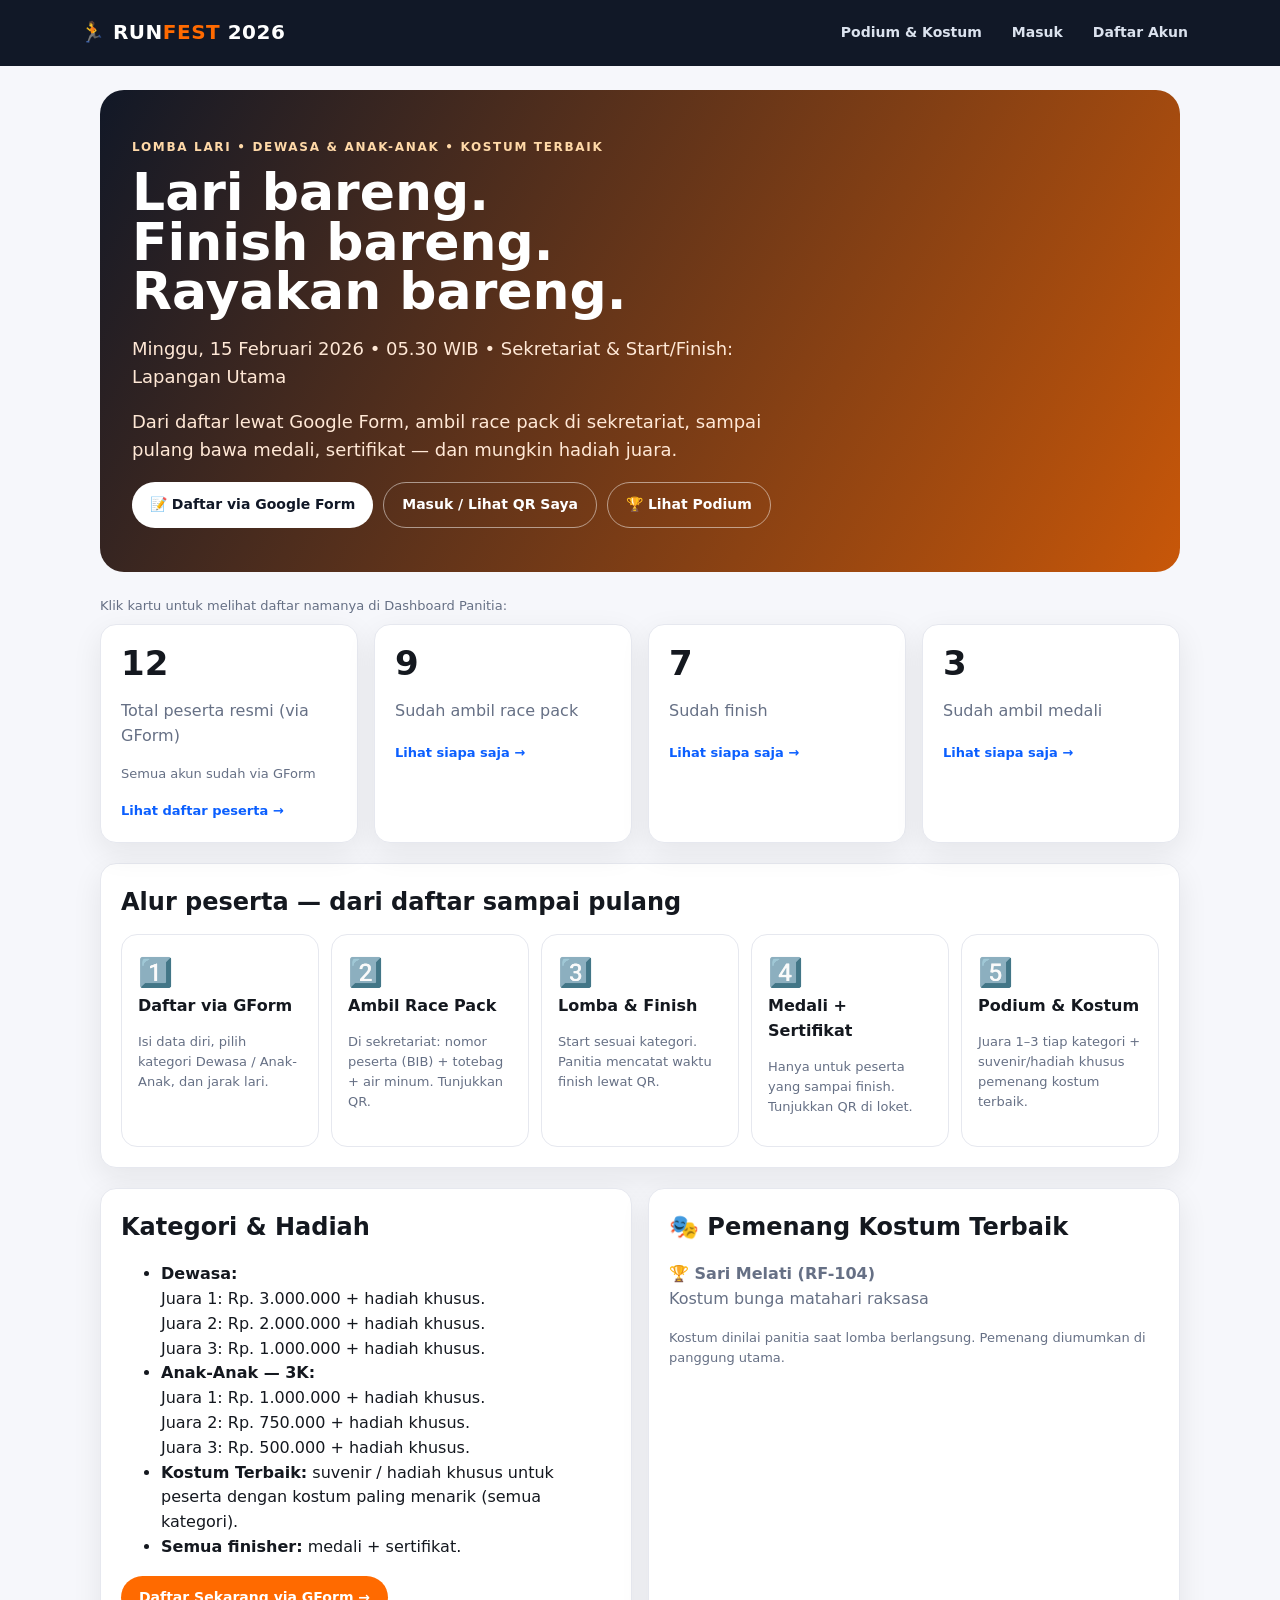
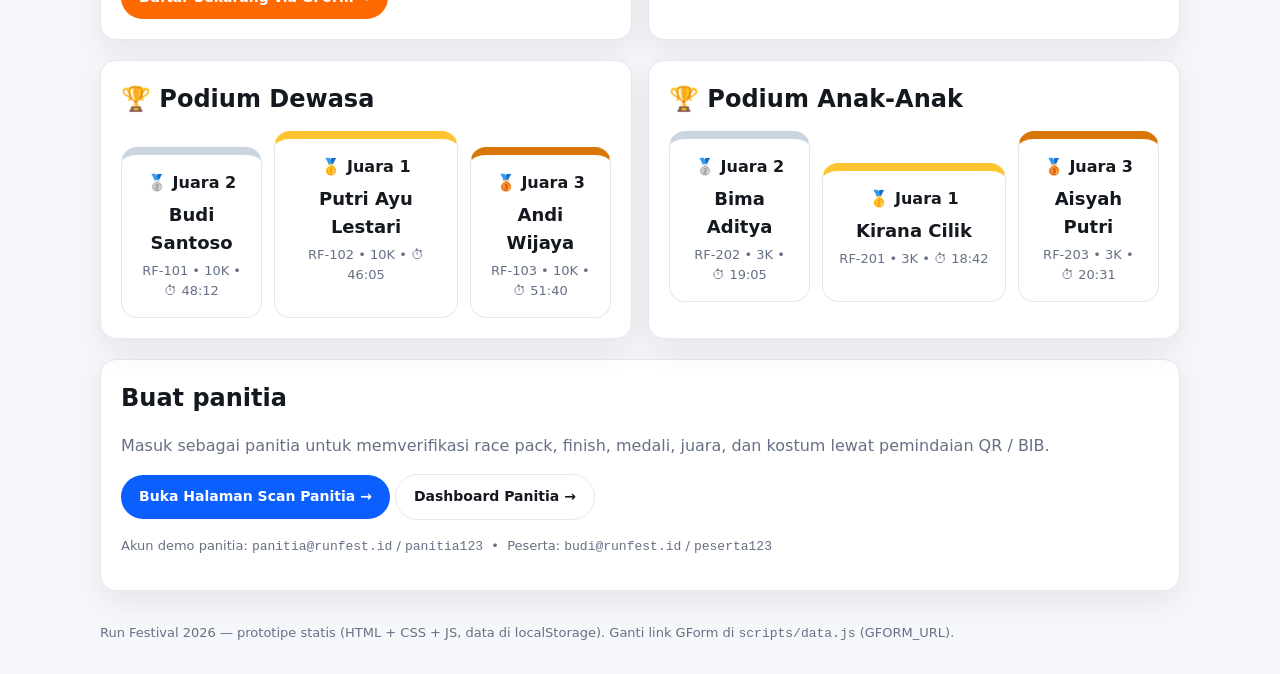
==== index.html @ 7f455e6c "init repo" ====
<!doctype html>
<html lang="id">
    <head>
        <meta charset="UTF-8" />
        <meta name="viewport" content="width=device-width, initial-scale=1" />
        <title>Run Festival 2026 — Lomba Lari Dewasa & Anak-Anak</title>
        <link rel="stylesheet" href="styles/style.css" />
        <link rel="stylesheet" href="styles/home.css" />
    </head>
    <body>
        <header class="topbar">
            <div class="container topbar-inner">
                <a class="logo" href="index.html"
                    >🏃 RUN<span>FEST</span> 2026</a
                >
                <input type="checkbox" id="navToggle" class="nav-toggle">
                <label for="navToggle" class="hamburger" aria-label="Buka menu">☰</label>
                <nav class="nav" id="authArea">
                    <a href="pages/podium.html">Podium & Kostum</a>
                    <a href="login.html">Masuk</a>
                    <a href="register.html">Daftar Akun</a>
                </nav>
            </div>
        </header>

        <main class="container">
            <section class="hero">
                <span class="kicker" style="color: #ffd9a8"
                    >Lomba lari • Dewasa & Anak-Anak • Kostum terbaik</span
                >
                <h1>Lari bareng.<br />Finish bareng.<br />Rayakan bareng.</h1>
                <p id="eventDate"></p>
                <p>
                    Dari daftar lewat Google Form, ambil race pack di
                    sekretariat, sampai pulang bawa medali, sertifikat — dan
                    mungkin hadiah juara.
                </p>
                <div
                    style="
                        display: flex;
                        gap: 10px;
                        flex-wrap: wrap;
                        margin-top: 18px;
                    "
                >
                    <a
                        class="btn"
                        id="gformBtn"
                        href="#"
                        target="_blank"
                        rel="noopener"
                        >📝 Daftar via Google Form</a
                    >
                    <a class="btn ghost" href="login.html"
                        >Masuk / Lihat QR Saya</a
                    >
                    <a class="btn ghost" href="pages/podium.html"
                        >🏆 Lihat Podium</a
                    >
                </div>
            </section>

            <p class="small muted" style="margin: 0 0 8px">
                Klik kartu untuk melihat daftar namanya di Dashboard Panitia:
            </p>
            <section class="grid grid4" style="margin-bottom: 20px">
                <a
                    class="card stat"
                    href="pages/dashboard.html?status=all&sumber=gform"
                    ><b class="big" id="statTotal">–</b>
                    <p class="muted">Total peserta resmi (via GForm)</p>
                    <p class="small muted" id="statTotalNote"></p>
                    <span class="lihat">Lihat daftar peserta →</span></a
                >
                <a
                    class="card stat"
                    href="pages/dashboard.html?status=racepack&sumber=gform"
                    ><b class="big" id="statRacepack">–</b>
                    <p class="muted">Sudah ambil race pack</p>
                    <span class="lihat">Lihat siapa saja →</span></a
                >
                <a
                    class="card stat"
                    href="pages/dashboard.html?status=finish&sumber=gform"
                    ><b class="big" id="statFinish">–</b>
                    <p class="muted">Sudah finish</p>
                    <span class="lihat">Lihat siapa saja →</span></a
                >
                <a
                    class="card stat"
                    href="pages/dashboard.html?status=medali&sumber=gform"
                    ><b class="big" id="statMedali">–</b>
                    <p class="muted">Sudah ambil medali</p>
                    <span class="lihat">Lihat siapa saja →</span></a
                >
            </section>

            <section class="card" style="margin-bottom: 20px">
                <h2>Alur peserta — dari daftar sampai pulang</h2>
                <div class="flow" style="margin-top: 12px">
                    <div class="step">
                        <b>1️⃣</b><strong>Daftar via GForm</strong>
                        <p class="small muted">
                            Isi data diri, pilih kategori Dewasa / Anak-Anak,
                            dan jarak lari.
                        </p>
                    </div>
                    <div class="step">
                        <b>2️⃣</b><strong>Ambil Race Pack</strong>
                        <p class="small muted">
                            Di sekretariat: nomor peserta (BIB) + totebag + air
                            minum. Tunjukkan QR.
                        </p>
                    </div>
                    <div class="step">
                        <b>3️⃣</b><strong>Lomba & Finish</strong>
                        <p class="small muted">
                            Start sesuai kategori. Panitia mencatat waktu finish
                            lewat QR.
                        </p>
                    </div>
                    <div class="step">
                        <b>4️⃣</b><strong>Medali + Sertifikat</strong>
                        <p class="small muted">
                            Hanya untuk peserta yang sampai finish. Tunjukkan QR
                            di loket.
                        </p>
                    </div>
                    <div class="step">
                        <b>5️⃣</b><strong>Podium & Kostum</strong>
                        <p class="small muted">
                            Juara 1–3 tiap kategori + suvenir/hadiah khusus
                            pemenang kostum terbaik.
                        </p>
                    </div>
                </div>
            </section>

            <section class="grid grid2" style="margin-bottom: 20px">
                <div class="card">
                    <h2>Kategori & Hadiah</h2>
                    <ul>
                        <li>
                            <!--<b>Dewasa — 5K & 10K:</b> Juara 1, 2, 3
                            masing-masing dapat hadiah khusus.-->
                            <b>Dewasa:</b>
                            <br>
                                Juara 1: Rp. 3.000.000 + hadiah khusus.
                            <br>
                                Juara 2: Rp. 2.000.000 + hadiah khusus.
                            <!--</br>-->
                            <br>
                                Juara 3: Rp. 1.000.000 + hadiah khusus.
                            <!--</br>-->
                        </li>
                        <li>
                            <!--<b>Anak-Anak — 3K:</b> Juara 1, 2, 3 masing-masing
                            dapat hadiah khusus.-->
                            <b>Anak-Anak — 3K:</b>
                            <br> Juara 1: Rp. 1.000.000 + hadiah khusus.
                            <br> Juara 2: Rp. 750.000 + hadiah khusus.
                            <br> Juara 3: Rp. 500.000 + hadiah khusus.
                        </li>
                        <li>
                            <b>Kostum Terbaik:</b> suvenir / hadiah khusus untuk
                            peserta dengan kostum paling menarik (semua
                            kategori).
                        </li>
                        <li><b>Semua finisher:</b> medali + sertifikat.</li>
                    </ul>
                    <a
                        class="btn"
                        id="gformBtn2"
                        href="#"
                        target="_blank"
                        rel="noopener"
                        >Daftar Sekarang via GForm →</a
                    >
                </div>
                <div class="card">
                    <h2>🎭 Pemenang Kostum Terbaik</h2>
                    <p id="kostumWinner" class="muted">Memuat…</p>
                    <p class="small muted">
                        Kostum dinilai panitia saat lomba berlangsung. Pemenang
                        diumumkan di panggung utama.
                    </p>
                </div>
            </section>

            <section class="grid grid2" style="margin-bottom: 20px">
                <div class="card">
                    <h2>🏆 Podium Dewasa</h2>
                    <div
                        class="podium"
                        id="podiumDewasa"
                        style="margin-top: 12px"
                    ></div>
                </div>
                <div class="card">
                    <h2>🏆 Podium Anak-Anak</h2>
                    <div
                        class="podium"
                        id="podiumAnak"
                        style="margin-top: 12px"
                    ></div>
                </div>
            </section>

            <section class="card">
                <h2>Buat panitia</h2>
                <p class="muted">
                    Masuk sebagai panitia untuk memverifikasi race pack, finish,
                    medali, juara, dan kostum lewat pemindaian QR / BIB.
                </p>
                <p>
                    <a class="btn blue" href="pages/scan.html"
                        >Buka Halaman Scan Panitia →</a
                    >
                    <a class="btn ghost" href="pages/dashboard.html"
                        >Dashboard Panitia →</a
                    >
                </p>
                <p class="small muted">
                    Akun demo panitia: <code>panitia@runfest.id</code> /
                    <code>panitia123</code> &nbsp;•&nbsp; Peserta:
                    <code>budi@runfest.id</code> / <code>peserta123</code>
                </p>
            </section>
        </main>
        <footer class="footer">
            <div class="container">
                Run Festival 2026 — prototipe statis (HTML + CSS + JS, data di
                localStorage). Ganti link GForm di
                <code>scripts/data.js</code> (GFORM_URL).
            </div>
        </footer>
        <script src="scripts/data.js"></script>
        <script src="scripts/auth.js"></script>
        <script src="scripts/script.js"></script>
    </body>
</html>
---- styles/style.css ----
/* style.css — global: tokens, layout, nav, kartu, tombol, tabel, badge */
:root {
    --bg: #f6f7fb;
    --card: #fff;
    --ink: #14181f;
    --muted: #667085;
    --line: #e6e8ef;
    --orange: #ff6a00;
    --orange2: #ff9a3d;
    --blue: #0b5fff;
    --green: #0e9f6e;
    --red: #e5484d;
    --yellow: #ffc531;
    --purple: #7c3aed;
    --radius: 16px;
    --shadow: 0 10px 30px rgba(20, 24, 31, 0.08);
}
* {
    box-sizing: border-box;
}
body {
    margin: 0;
    font-family:
        Inter,
        system-ui,
        -apple-system,
        Segoe UI,
        Roboto,
        Arial,
        sans-serif;
    background: var(--bg);
    color: var(--ink);
    line-height: 1.55;
}
a {
    color: var(--blue);
    text-decoration: none;
}
a:hover {
    text-decoration: underline;
}
.container {
    max-width: 1120px;
    margin: 0 auto;
    padding: 0 20px;
}
.topbar {
    background: #111827;
    color: #fff;
    position: sticky;
    top: 0;
    z-index: 10;
}
.topbar-inner {
    display: flex;
    align-items: center;
    justify-content: space-between;
    gap: 16px;
    padding: 14px 0;
}
.logo {
    font-weight: 900;
    letter-spacing: 0.5px;
    color: #fff;
    font-size: 20px;
}
.logo span {
    color: var(--orange);
}
.nav {
    display: flex;
    gap: 6px;
    flex-wrap: wrap;
}
.nav a {
    color: #dbe2ee;
    padding: 8px 12px;
    border-radius: 999px;
    font-weight: 600;
    font-size: 14px;
}
.nav a.active,
.nav a:hover {
    background: #fff;
    color: #111827;
    text-decoration: none;
}
.btn {
    display: inline-flex;
    align-items: center;
    gap: 8px;
    border: 0;
    cursor: pointer;
    border-radius: 999px;
    padding: 11px 18px;
    font-weight: 800;
    font-size: 14px;
    background: var(--orange);
    color: #fff;
}
.btn:hover {
    filter: brightness(1.05);
    text-decoration: none;
}
.btn.blue {
    background: var(--blue);
}
.btn.dark {
    background: #111827;
}
.btn.green {
    background: var(--green);
}
.btn.ghost {
    background: #fff;
    color: var(--ink);
    border: 1.5px solid var(--line);
}
.btn.small {
    padding: 8px 13px;
    font-size: 13px;
}
.btn:disabled {
    opacity: 0.5;
    cursor: not-allowed;
}
.grid {
    display: grid;
    gap: 16px;
}
.grid2 {
    grid-template-columns: repeat(2, 1fr);
}
.grid3 {
    grid-template-columns: repeat(3, 1fr);
}
.grid4 {
    grid-template-columns: repeat(4, 1fr);
}
@media (max-width: 820px) {
    .grid2,
    .grid3,
    .grid4 {
        grid-template-columns: 1fr;
    }
    .nav {
        font-size: 13px;
    }
}
.card {
    background: var(--card);
    border: 1px solid var(--line);
    border-radius: var(--radius);
    box-shadow: var(--shadow);
    padding: 20px;
}
a.card,
.card.clickable {
    text-decoration: none;
    color: inherit;
    cursor: pointer;
}
a.card:hover,
.card.clickable:hover {
    border-color: var(--orange);
    transform: translateY(-2px);
}
.card .lihat {
    color: var(--blue);
    font-weight: 800;
    font-size: 13px;
}
.card h2,
.card h3 {
    margin: 0 0 8px;
}
.muted {
    color: var(--muted);
}
.small {
    font-size: 13px;
}
.big {
    font-size: 34px;
    font-weight: 900;
    line-height: 1.1;
}
.kicker {
    font-size: 12px;
    letter-spacing: 0.14em;
    text-transform: uppercase;
    color: var(--orange);
    font-weight: 900;
}
.badge {
    display: inline-block;
    padding: 4px 10px;
    border-radius: 999px;
    font-size: 12px;
    font-weight: 800;
    background: #eef2ff;
    color: #24365e;
}
.badge.ok {
    background: #dcfce7;
    color: #065f46;
}
.badge.warn {
    background: #fef3c7;
    color: #92400e;
}
.badge.bad {
    background: #fee2e2;
    color: #991b1b;
}
.badge.info {
    background: #dbeafe;
    color: #1e40af;
}
.badge.gold {
    background: #fef08a;
    color: #713f12;
}
table {
    width: 100%;
    border-collapse: collapse;
    font-size: 14px;
}
th,
td {
    padding: 10px 8px;
    border-bottom: 1px solid var(--line);
    text-align: left;
    vertical-align: top;
}
th {
    color: var(--muted);
    font-size: 12px;
    text-transform: uppercase;
    letter-spacing: 0.06em;
}
input,
select,
textarea {
    width: 100%;
    padding: 11px 13px;
    border: 1.5px solid var(--line);
    border-radius: 12px;
    font: inherit;
    background: #fff;
}
label {
    font-weight: 700;
    font-size: 14px;
    display: block;
    margin: 12px 0 6px;
}
.form-row {
    display: grid;
    grid-template-columns: 1fr 1fr;
    gap: 14px;
}
@media (max-width: 640px) {
    .form-row {
        grid-template-columns: 1fr;
    }
}
.alert {
    padding: 13px 15px;
    border-radius: 12px;
    background: #fff7ed;
    border: 1px solid #fed7aa;
    font-size: 14px;
}
.alert.ok {
    background: #ecfdf5;
    border-color: #a7f3d0;
}
.alert.err {
    background: #fef2f2;
    border-color: #fecaca;
}
.footer {
    padding: 32px 0;
    color: var(--muted);
    font-size: 13px;
}
.flow {
    display: grid;
    grid-template-columns: repeat(5, 1fr);
    gap: 12px;
}

/* Hamburger menu HP */
.nav-toggle {
    display: none;
}
.hamburger {
    display: none;
}

@media (max-width: 820px) {
    .flow {
        grid-template-columns: 1fr;
    }

    .logo {
        white-space: nowrap;
        font-size: 18px;
    }
    .hamburger {
        display: grid;
        place-items: center;
        width: 42px;
        height: 42px;
        border: 1.5px solid rgba(255, 255, 255, 0.35);
        border-radius: 10px;
        font-size: 22px;
        cursor: pointer;
        line-height: 1;
    }
    .nav {
        display: none;
        position: absolute;
        top: 100%;
        left: 0;
        right: 0;
        background: #111827;
        flex-direction: column;
        padding: 12px 20px 16px;
        gap: 2px;
        box-shadow: 0 12px 24px rgba(0, 0, 0, 0.25);
    }
    .nav a {
        display: block;
        padding: 11px 12px;
    }
    .nav-toggle:checked ~ .nav {
        display: flex;
    }
}

.step {
    background: #fff;
    border: 1px solid var(--line);
    border-radius: 16px;
    padding: 16px;
}
.step b {
    display: block;
    font-size: 28px;
}
.timeline {
    list-style: none;
    padding: 0;
    margin: 0;
}
.timeline li {
    display: flex;
    gap: 12px;
    padding: 12px 0;
    border-bottom: 1px dashed var(--line);
}
.dot {
    width: 30px;
    height: 30px;
    border-radius: 50%;
    display: grid;
    place-items: center;
    background: #e5e7eb;
    font-weight: 900;
    flex: 0 0 30px;
}
.dot.done {
    background: var(--green);
    color: #fff;
}
.dot.now {
    background: var(--orange);
    color: #fff;
}
.qr-box {
    display: grid;
    place-items: center;
    background: #fff;
    border: 2px dashed var(--line);
    border-radius: 16px;
    padding: 18px;
    min-height: 230px;
}
.qr-box img,
.qr-box canvas {
    max-width: 200px;
    height: auto;
}

/*/* Hamburger menu HP
.nav-toggle {
    display: none;
}
.hamburger {
    display: none;
}

@media (max-width: 820px) {
    .logo {
        white-space: nowrap;
        font-size: 18px;
    }
    .hamburger {
        display: grid;
        place-items: center;
        width: 42px;
        height: 42px;
        border: 1.5px solid rgba(255, 255, 255, 0.35);
        border-radius: 10px;
        font-size: 22px;
        cursor: pointer;
        line-height: 1;
    }
    .nav {
        display: none;
        position: absolute;
        top: 100%;
        left: 0;
        right: 0;
        background: #111827;
        flex-direction: column;
        padding: 12px 20px 16px;
        gap: 2px;
        box-shadow: 0 12px 24px rgba(0, 0, 0, 0.25);
    }
    .nav a {
        display: block;
        padding: 11px 12px;
    }
    .nav-toggle:checked ~ .nav {
        display: flex;
    }
}*/
---- styles/home.css ----
/* home.css — hanya untuk landing index.html */
.hero {
    background: linear-gradient(120deg, #111827, #ff6a00 130%);
    color: #fff;
    border-radius: 24px;
    padding: 44px 32px;
    margin: 24px 0;
}
.hero h1 {
    font-size: 52px;
    line-height: 0.95;
    margin: 10px 0 12px;
    max-width: 680px;
}
.hero p {
    max-width: 640px;
    color: #ffe8d6;
    font-size: 18px;
}
.hero .btn {
    background: #fff;
    color: #111827;
}
.hero .btn.ghost {
    background: transparent;
    color: #fff;
    border-color: rgba(255, 255, 255, 0.5);
}
@media (max-width: 640px) {
    .hero h1 {
        font-size: 36px;
    }
    .hero {
        padding: 28px 20px;
    }
}
.podium {
    display: grid;
    grid-template-columns: 1fr 1.3fr 1fr;
    gap: 12px;
    align-items: end;
}
.podium > div {
    background: #fff;
    border: 1px solid var(--line);
    border-radius: 16px;
    padding: 16px;
    text-align: center;
}
.podium .first {
    order: 2;
    border-top: 8px solid var(--yellow);
    padding-bottom: 32px;
}
.podium .second {
    order: 1;
    border-top: 8px solid #cbd5e1;
}
.podium .third {
    order: 3;
    border-top: 8px solid #d97706;
}
.podium .podium-rank {
    font-weight: 800;
}
.podium .podium-name {
    font-weight: 800;
    font-size: 18px;
    margin-top: 6px;
}
.podium .podium-meta {
    font-size: 13px;
    color: var(--muted);
    margin-top: 4px;
}
@media (max-width: 640px) {
    .podium {
        grid-template-columns: 1fr;
    }
    .podium > div {
        order: 0;
    }
}
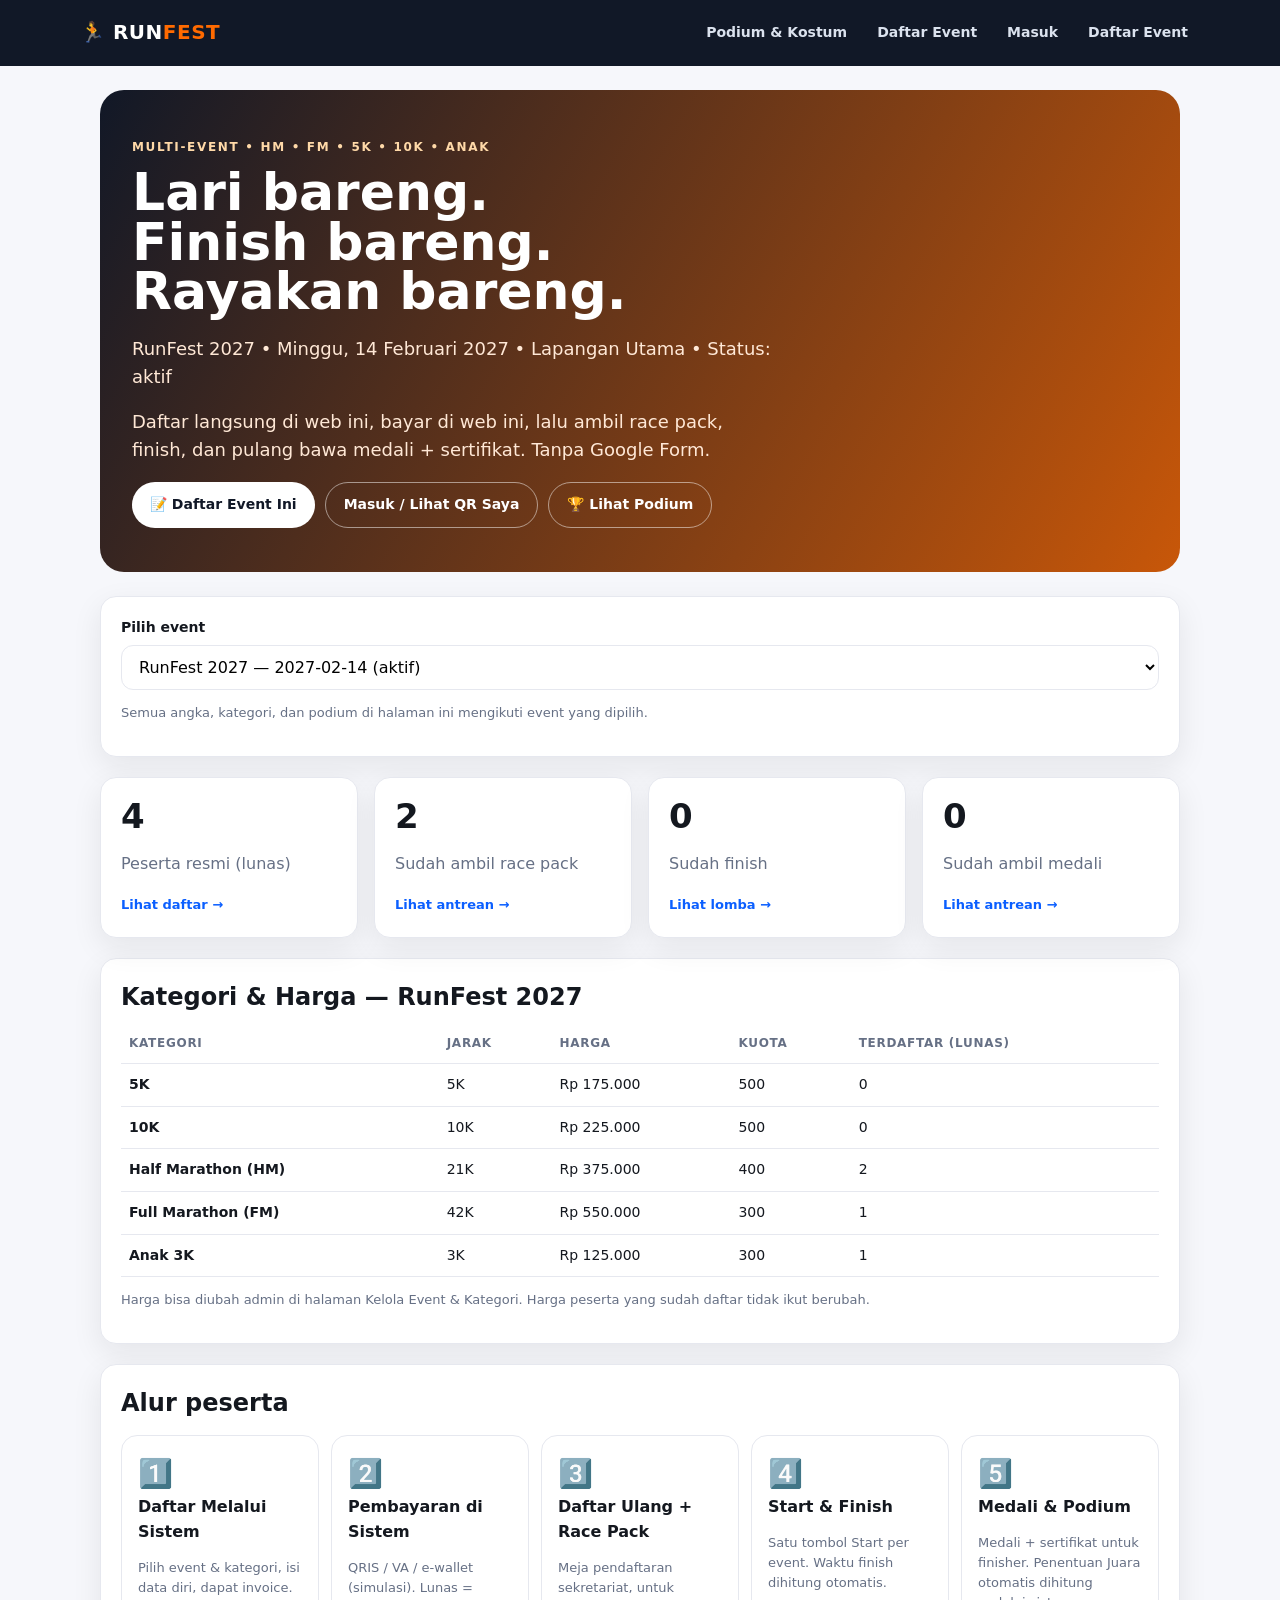
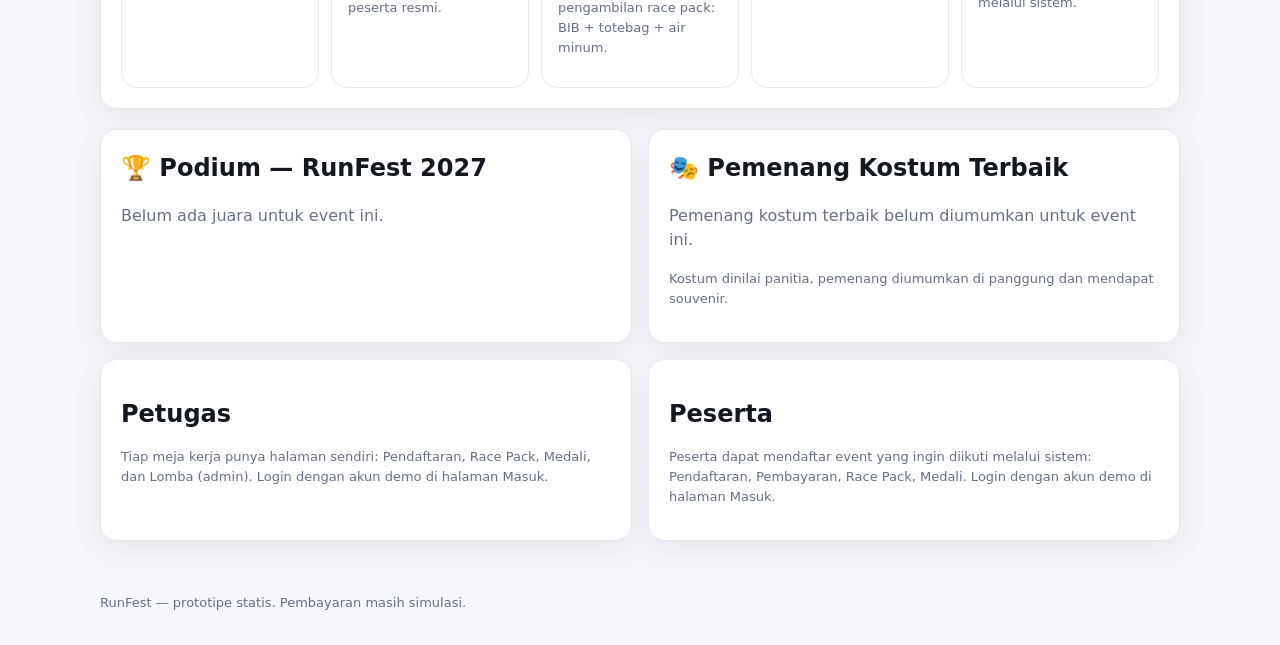
==== commit c5c838dd: "update prototipe" ====
--- a/index.html
+++ b/index.html
@@ -1,241 +1,92 @@
-<!doctype html>
+<!DOCTYPE html>
 <html lang="id">
-    <head>
-        <meta charset="UTF-8" />
-        <meta name="viewport" content="width=device-width, initial-scale=1" />
-        <title>Run Festival 2026 — Lomba Lari Dewasa & Anak-Anak</title>
-        <link rel="stylesheet" href="styles/style.css" />
-        <link rel="stylesheet" href="styles/home.css" />
-    </head>
-    <body>
-        <header class="topbar">
-            <div class="container topbar-inner">
-                <a class="logo" href="index.html"
-                    >🏃 RUN<span>FEST</span> 2026</a
-                >
-                <input type="checkbox" id="navToggle" class="nav-toggle">
-                <label for="navToggle" class="hamburger" aria-label="Buka menu">☰</label>
-                <nav class="nav" id="authArea">
-                    <a href="pages/podium.html">Podium & Kostum</a>
-                    <a href="login.html">Masuk</a>
-                    <a href="register.html">Daftar Akun</a>
-                </nav>
-            </div>
-        </header>
+<head>
+<meta charset="UTF-8"><meta name="viewport" content="width=device-width, initial-scale=1">
+<title>RunFest — Lomba Lari Multi-Event</title>
+<link rel="stylesheet" href="styles/style.css"><link rel="stylesheet" href="styles/home.css">
+</head>
+<body>
+<header class="topbar"><div class="container topbar-inner">
+  <a class="logo" href="index.html">🏃 RUN<span>FEST</span></a>
+  <input type="checkbox" id="navToggle" class="nav-toggle">
+  <label for="navToggle" class="hamburger" aria-label="Buka menu">☰</label>
+  <nav class="nav" id="authArea">
+    <a href="pages/podium.html">Podium & Kostum</a>
+    <a href="daftar.html">Daftar Event</a>
+    <a href="login.html">Masuk</a>
+  </nav>
+</div></header>
+<main class="container">
+  <section class="hero">
+    <span class="kicker" style="color:#ffd9a8">Multi-event • HM • FM • 5K • 10K • Anak</span>
+    <h1>Lari bareng.<br>Finish bareng.<br>Rayakan bareng.</h1>
+    <p id="eventInfo"></p>
+    <p>Daftar langsung di web ini, bayar di web ini, lalu ambil race pack, finish, dan pulang bawa medali + sertifikat. Tanpa Google Form.</p>
+    <div style="display:flex;gap:10px;flex-wrap:wrap;margin-top:18px">
+      <a class="btn" href="daftar.html">📝 Daftar Event Ini</a>
+      <a class="btn ghost" href="login.html">Masuk / Lihat QR Saya</a>
+      <a class="btn ghost" href="pages/podium.html">🏆 Lihat Podium</a>
+    </div>
+  </section>
 
-        <main class="container">
-            <section class="hero">
-                <span class="kicker" style="color: #ffd9a8"
-                    >Lomba lari • Dewasa & Anak-Anak • Kostum terbaik</span
-                >
-                <h1>Lari bareng.<br />Finish bareng.<br />Rayakan bareng.</h1>
-                <p id="eventDate"></p>
-                <p>
-                    Dari daftar lewat Google Form, ambil race pack di
-                    sekretariat, sampai pulang bawa medali, sertifikat — dan
-                    mungkin hadiah juara.
-                </p>
-                <div
-                    style="
-                        display: flex;
-                        gap: 10px;
-                        flex-wrap: wrap;
-                        margin-top: 18px;
-                    "
-                >
-                    <a
-                        class="btn"
-                        id="gformBtn"
-                        href="#"
-                        target="_blank"
-                        rel="noopener"
-                        >📝 Daftar via Google Form</a
-                    >
-                    <a class="btn ghost" href="login.html"
-                        >Masuk / Lihat QR Saya</a
-                    >
-                    <a class="btn ghost" href="pages/podium.html"
-                        >🏆 Lihat Podium</a
-                    >
-                </div>
-            </section>
+  <section class="card" style="margin-bottom:20px">
+    <label style="margin-top:0">Pilih event</label>
+    <select id="eventSelect"></select>
+    <p class="small muted">Semua angka, kategori, dan podium di halaman ini mengikuti event yang dipilih.</p>
+  </section>
 
-            <p class="small muted" style="margin: 0 0 8px">
-                Klik kartu untuk melihat daftar namanya di Dashboard Panitia:
-            </p>
-            <section class="grid grid4" style="margin-bottom: 20px">
-                <a
-                    class="card stat"
-                    href="pages/dashboard.html?status=all&sumber=gform"
-                    ><b class="big" id="statTotal">–</b>
-                    <p class="muted">Total peserta resmi (via GForm)</p>
-                    <p class="small muted" id="statTotalNote"></p>
-                    <span class="lihat">Lihat daftar peserta →</span></a
-                >
-                <a
-                    class="card stat"
-                    href="pages/dashboard.html?status=racepack&sumber=gform"
-                    ><b class="big" id="statRacepack">–</b>
-                    <p class="muted">Sudah ambil race pack</p>
-                    <span class="lihat">Lihat siapa saja →</span></a
-                >
-                <a
-                    class="card stat"
-                    href="pages/dashboard.html?status=finish&sumber=gform"
-                    ><b class="big" id="statFinish">–</b>
-                    <p class="muted">Sudah finish</p>
-                    <span class="lihat">Lihat siapa saja →</span></a
-                >
-                <a
-                    class="card stat"
-                    href="pages/dashboard.html?status=medali&sumber=gform"
-                    ><b class="big" id="statMedali">–</b>
-                    <p class="muted">Sudah ambil medali</p>
-                    <span class="lihat">Lihat siapa saja →</span></a
-                >
-            </section>
+  <section class="grid grid4" style="margin-bottom:20px">
+    <a class="card stat" href="pages/dashboard.html"><b class="big" id="statResmi">–</b><p class="muted">Peserta resmi (lunas)</p><span class="lihat">Lihat daftar →</span></a>
+    <a class="card stat" href="pages/racepack.html"><b class="big" id="statRacepack">–</b><p class="muted">Sudah ambil race pack</p><span class="lihat">Lihat antrean →</span></a>
+    <a class="card stat" href="pages/lomba.html"><b class="big" id="statFinish">–</b><p class="muted">Sudah finish</p><span class="lihat">Lihat lomba →</span></a>
+    <a class="card stat" href="pages/medali.html"><b class="big" id="statMedali">–</b><p class="muted">Sudah ambil medali</p><span class="lihat">Lihat antrean →</span></a>
+  </section>
 
-            <section class="card" style="margin-bottom: 20px">
-                <h2>Alur peserta — dari daftar sampai pulang</h2>
-                <div class="flow" style="margin-top: 12px">
-                    <div class="step">
-                        <b>1️⃣</b><strong>Daftar via GForm</strong>
-                        <p class="small muted">
-                            Isi data diri, pilih kategori Dewasa / Anak-Anak,
-                            dan jarak lari.
-                        </p>
-                    </div>
-                    <div class="step">
-                        <b>2️⃣</b><strong>Ambil Race Pack</strong>
-                        <p class="small muted">
-                            Di sekretariat: nomor peserta (BIB) + totebag + air
-                            minum. Tunjukkan QR.
-                        </p>
-                    </div>
-                    <div class="step">
-                        <b>3️⃣</b><strong>Lomba & Finish</strong>
-                        <p class="small muted">
-                            Start sesuai kategori. Panitia mencatat waktu finish
-                            lewat QR.
-                        </p>
-                    </div>
-                    <div class="step">
-                        <b>4️⃣</b><strong>Medali + Sertifikat</strong>
-                        <p class="small muted">
-                            Hanya untuk peserta yang sampai finish. Tunjukkan QR
-                            di loket.
-                        </p>
-                    </div>
-                    <div class="step">
-                        <b>5️⃣</b><strong>Podium & Kostum</strong>
-                        <p class="small muted">
-                            Juara 1–3 tiap kategori + suvenir/hadiah khusus
-                            pemenang kostum terbaik.
-                        </p>
-                    </div>
-                </div>
-            </section>
+  <section class="card" style="margin-bottom:20px">
+    <h2>Kategori & Harga — <span id="katEventNama"></span></h2>
+    <div style="overflow:auto"><table>
+      <thead><tr><th>Kategori</th><th>Jarak</th><th>Harga</th><th>Kuota</th><th>Terdaftar (lunas)</th></tr></thead>
+      <tbody id="katTbody"></tbody>
+    </table></div>
+    <p class="small muted">Harga bisa diubah admin di halaman Kelola Event & Kategori. Harga peserta yang sudah daftar tidak ikut berubah.</p>
+  </section>
 
-            <section class="grid grid2" style="margin-bottom: 20px">
-                <div class="card">
-                    <h2>Kategori & Hadiah</h2>
-                    <ul>
-                        <li>
-                            <!--<b>Dewasa — 5K & 10K:</b> Juara 1, 2, 3
-                            masing-masing dapat hadiah khusus.-->
-                            <b>Dewasa:</b>
-                            <br>
-                                Juara 1: Rp. 3.000.000 + hadiah khusus.
-                            <br>
-                                Juara 2: Rp. 2.000.000 + hadiah khusus.
-                            <!--</br>-->
-                            <br>
-                                Juara 3: Rp. 1.000.000 + hadiah khusus.
-                            <!--</br>-->
-                        </li>
-                        <li>
-                            <!--<b>Anak-Anak — 3K:</b> Juara 1, 2, 3 masing-masing
-                            dapat hadiah khusus.-->
-                            <b>Anak-Anak — 3K:</b>
-                            <br> Juara 1: Rp. 1.000.000 + hadiah khusus.
-                            <br> Juara 2: Rp. 750.000 + hadiah khusus.
-                            <br> Juara 3: Rp. 500.000 + hadiah khusus.
-                        </li>
-                        <li>
-                            <b>Kostum Terbaik:</b> suvenir / hadiah khusus untuk
-                            peserta dengan kostum paling menarik (semua
-                            kategori).
-                        </li>
-                        <li><b>Semua finisher:</b> medali + sertifikat.</li>
-                    </ul>
-                    <a
-                        class="btn"
-                        id="gformBtn2"
-                        href="#"
-                        target="_blank"
-                        rel="noopener"
-                        >Daftar Sekarang via GForm →</a
-                    >
-                </div>
-                <div class="card">
-                    <h2>🎭 Pemenang Kostum Terbaik</h2>
-                    <p id="kostumWinner" class="muted">Memuat…</p>
-                    <p class="small muted">
-                        Kostum dinilai panitia saat lomba berlangsung. Pemenang
-                        diumumkan di panggung utama.
-                    </p>
-                </div>
-            </section>
+  <section class="card" style="margin-bottom:20px">
+    <h2>Alur peserta</h2>
+    <div class="flow" style="margin-top:12px">
+      <div class="step"><b>1️⃣</b><strong>Daftar Melalui Sistem</strong><p class="small muted">Pilih event & kategori, isi data diri, dapat invoice.</p></div>
+      <div class="step"><b>2️⃣</b><strong>Pembayaran di Sistem</strong><p class="small muted">QRIS / VA / e-wallet (simulasi). Lunas = peserta resmi.</p></div>
+      <div class="step"><b>3️⃣</b><strong>Daftar Ulang + Race Pack</strong><p class="small muted">Meja pendaftaran sekretariat, untuk pengambilan race pack: BIB + totebag + air minum.</p></div>
+      <div class="step"><b>4️⃣</b><strong>Start & Finish</strong><p class="small muted">Satu tombol Start per event. Waktu finish dihitung otomatis.</p></div>
+      <div class="step"><b>5️⃣</b><strong>Medali & Podium</strong><p class="small muted">Medali + sertifikat untuk finisher. Penentuan Juara otomatis dihitung melalui sistem.</p></div>
+    </div>
+  </section>
 
-            <section class="grid grid2" style="margin-bottom: 20px">
-                <div class="card">
-                    <h2>🏆 Podium Dewasa</h2>
-                    <div
-                        class="podium"
-                        id="podiumDewasa"
-                        style="margin-top: 12px"
-                    ></div>
-                </div>
-                <div class="card">
-                    <h2>🏆 Podium Anak-Anak</h2>
-                    <div
-                        class="podium"
-                        id="podiumAnak"
-                        style="margin-top: 12px"
-                    ></div>
-                </div>
-            </section>
-
-            <section class="card">
-                <h2>Buat panitia</h2>
-                <p class="muted">
-                    Masuk sebagai panitia untuk memverifikasi race pack, finish,
-                    medali, juara, dan kostum lewat pemindaian QR / BIB.
-                </p>
-                <p>
-                    <a class="btn blue" href="pages/scan.html"
-                        >Buka Halaman Scan Panitia →</a
-                    >
-                    <a class="btn ghost" href="pages/dashboard.html"
-                        >Dashboard Panitia →</a
-                    >
-                </p>
-                <p class="small muted">
-                    Akun demo panitia: <code>panitia@runfest.id</code> /
-                    <code>panitia123</code> &nbsp;•&nbsp; Peserta:
-                    <code>budi@runfest.id</code> / <code>peserta123</code>
-                </p>
-            </section>
-        </main>
-        <footer class="footer">
-            <div class="container">
-                Run Festival 2026 — prototipe statis (HTML + CSS + JS, data di
-                localStorage). Ganti link GForm di
-                <code>scripts/data.js</code> (GFORM_URL).
-            </div>
-        </footer>
-        <script src="scripts/data.js"></script>
-        <script src="scripts/auth.js"></script>
-        <script src="scripts/script.js"></script>
-    </body>
-</html>
+  <section class="grid grid2" style="margin-bottom:20px">
+    <div class="card"><h2>🏆 Podium — <span id="podEventNama"></span></h2><div id="podiumList"></div></div>
+    <div class="card">
+      <h2>🎭 Pemenang Kostum Terbaik</h2>
+      <p id="kostumWinner" class="muted">Memuat…</p>
+      <p class="small muted">Kostum dinilai panitia, pemenang diumumkan di panggung dan mendapat souvenir.</p>
+      <!--<h2 style="margin-top:16px">Petugas</h2>-->
+      <!--<p class="muted small">Tiap meja kerja punya halaman sendiri: Pendaftaran, Race Pack, Medali, dan Lomba (admin). Login dengan akun demo di halaman Masuk.</p>-->
+    </div>
+    <div class="card">
+      <!--<h2>🎭 Pemenang Kostum Terbaik</h2>
+      <p id="kostumWinner" class="muted">Memuat…</p>
+      <p class="small muted">Kostum dinilai panitia, pemenang diumumkan di panggung dan mendapat souvenir.</p>-->
+      <h2 style="margin-top:16px">Petugas</h2>
+      <p class="muted small">Tiap meja kerja punya halaman sendiri: Pendaftaran, Race Pack, Medali, dan Lomba (admin). Login dengan akun demo di halaman Masuk.</p>
+    </div>
+    <div class="card">
+      <!--<h2>🎭 Pemenang Kostum Terbaik</h2>
+      <p id="kostumWinner" class="muted">Memuat…</p>
+      <p class="small muted">Kostum dinilai panitia, pemenang diumumkan di panggung dan mendapat souvenir.</p>-->
+      <h2 style="margin-top:16px">Peserta</h2>
+      <p class="muted small">Peserta dapat mendaftar event yang ingin diikuti melalui sistem: Pendaftaran, Pembayaran, Race Pack, Medali. Login dengan akun demo di halaman Masuk.</p>
+    </div>
+  </section>
+</main>
+<footer class="footer"><div class="container">RunFest — prototipe statis. Pembayaran masih simulasi.</div></footer>
+<script src="scripts/data.js"></script><script src="scripts/auth.js"></script><script src="scripts/script.js"></script>
+</body></html>
--- a/styles/style.css
+++ b/styles/style.css
@@ -1,440 +1,67 @@
-/* style.css — global: tokens, layout, nav, kartu, tombol, tabel, badge */
-:root {
-    --bg: #f6f7fb;
-    --card: #fff;
-    --ink: #14181f;
-    --muted: #667085;
-    --line: #e6e8ef;
-    --orange: #ff6a00;
-    --orange2: #ff9a3d;
-    --blue: #0b5fff;
-    --green: #0e9f6e;
-    --red: #e5484d;
-    --yellow: #ffc531;
-    --purple: #7c3aed;
-    --radius: 16px;
-    --shadow: 0 10px 30px rgba(20, 24, 31, 0.08);
+/* style.css v2 — global + hamburger HP */
+:root{
+  --bg:#f6f7fb; --card:#fff; --ink:#14181f; --muted:#667085;
+  --line:#e6e8ef; --orange:#ff6a00; --blue:#0b5fff;
+  --green:#0e9f6e; --red:#e5484d; --yellow:#ffc531;
+  --radius:16px; --shadow:0 10px 30px rgba(20,24,31,.08);
 }
-* {
-    box-sizing: border-box;
+*{box-sizing:border-box}
+body{margin:0;font-family:Inter,system-ui,-apple-system,Segoe UI,Roboto,Arial,sans-serif;background:var(--bg);color:var(--ink);line-height:1.55}
+a{color:var(--blue);text-decoration:none}
+a:hover{text-decoration:underline}
+.container{max-width:1120px;margin:0 auto;padding:0 20px}
+.topbar{background:#111827;color:#fff;position:sticky;top:0;z-index:10}
+.topbar-inner{display:flex;align-items:center;justify-content:space-between;gap:16px;padding:14px 0}
+.logo{font-weight:900;letter-spacing:.5px;color:#fff;font-size:20px;white-space:nowrap}
+.logo span{color:var(--orange)}
+.nav{display:flex;gap:6px;flex-wrap:wrap}
+.nav a{color:#dbe2ee;padding:8px 12px;border-radius:999px;font-weight:600;font-size:14px}
+.nav a.active,.nav a:hover{background:#fff;color:#111827;text-decoration:none}
+.nav-toggle{display:none}
+.hamburger{display:none}
+.btn{display:inline-flex;align-items:center;gap:8px;border:0;cursor:pointer;border-radius:999px;padding:11px 18px;font-weight:800;font-size:14px;background:var(--orange);color:#fff}
+.btn:hover{filter:brightness(1.05);text-decoration:none}
+.btn.blue{background:var(--blue)} .btn.dark{background:#111827}
+.btn.green{background:var(--green)} .btn.ghost{background:#fff;color:var(--ink);border:1.5px solid var(--line)}
+.btn.small{padding:8px 13px;font-size:13px} .btn:disabled{opacity:.5;cursor:not-allowed}
+.grid{display:grid;gap:16px}
+.grid2{grid-template-columns:repeat(2,1fr)} .grid3{grid-template-columns:repeat(3,1fr)} .grid4{grid-template-columns:repeat(4,1fr)}
+.card{background:var(--card);border:1px solid var(--line);border-radius:var(--radius);box-shadow:var(--shadow);padding:20px}
+.card h2,.card h3{margin:0 0 8px}
+a.card,.card.clickable{text-decoration:none;color:inherit;cursor:pointer}
+a.card:hover,.card.clickable:hover{border-color:var(--orange);transform:translateY(-2px)}
+.card .lihat{color:var(--blue);font-weight:800;font-size:13px}
+.muted{color:var(--muted)} .small{font-size:13px} .big{font-size:34px;font-weight:900;line-height:1.1}
+.kicker{font-size:12px;letter-spacing:.14em;text-transform:uppercase;color:var(--orange);font-weight:900}
+.badge{display:inline-block;padding:4px 10px;border-radius:999px;font-size:12px;font-weight:800;background:#eef2ff;color:#24365e}
+.badge.ok{background:#dcfce7;color:#065f46} .badge.warn{background:#fef3c7;color:#92400e}
+.badge.bad{background:#fee2e2;color:#991b1b} .badge.info{background:#dbeafe;color:#1e40af}
+.badge.gold{background:#fef08a;color:#713f12}
+table{width:100%;border-collapse:collapse;font-size:14px}
+th,td{padding:10px 8px;border-bottom:1px solid var(--line);text-align:left;vertical-align:top}
+th{color:var(--muted);font-size:12px;text-transform:uppercase;letter-spacing:.06em}
+input,select,textarea{width:100%;padding:11px 13px;border:1.5px solid var(--line);border-radius:12px;font:inherit;background:#fff}
+label{font-weight:700;font-size:14px;display:block;margin:12px 0 6px}
+.form-row{display:grid;grid-template-columns:1fr 1fr;gap:14px}
+.alert{padding:13px 15px;border-radius:12px;background:#fff7ed;border:1px solid #fed7aa;font-size:14px}
+.alert.ok{background:#ecfdf5;border-color:#a7f3d0} .alert.err{background:#fef2f2;border-color:#fecaca}
+.footer{padding:32px 0;color:var(--muted);font-size:13px}
+.flow{display:grid;grid-template-columns:repeat(5,1fr);gap:12px}
+.step{background:#fff;border:1px solid var(--line);border-radius:16px;padding:16px}
+.step b{display:block;font-size:28px}
+.timeline{list-style:none;padding:0;margin:0}
+.timeline li{display:flex;gap:12px;padding:12px 0;border-bottom:1px dashed var(--line)}
+.dot{width:30px;height:30px;border-radius:50%;display:grid;place-items:center;background:#e5e7eb;font-weight:900;flex:0 0 30px}
+.dot.done{background:var(--green);color:#fff} .dot.now{background:var(--orange);color:#fff}
+.qr-box{display:grid;place-items:center;background:#fff;border:2px dashed var(--line);border-radius:16px;padding:18px;min-height:230px}
+.qr-box img,.qr-box canvas{max-width:200px;height:auto}
+@media(max-width:820px){
+  .grid2,.grid3,.grid4{grid-template-columns:1fr}
+  .form-row{grid-template-columns:1fr}
+  .flow{grid-template-columns:1fr}
+  .logo{font-size:18px}
+  .hamburger{display:grid;place-items:center;width:42px;height:42px;border:1.5px solid rgba(255,255,255,.35);border-radius:10px;font-size:22px;cursor:pointer;line-height:1}
+  .nav{display:none;position:absolute;top:100%;left:0;right:0;background:#111827;flex-direction:column;padding:12px 20px 16px;gap:2px;box-shadow:0 12px 24px rgba(0,0,0,.25)}
+  .nav a{display:block;padding:11px 12px}
+  .nav-toggle:checked ~ .nav{display:flex}
 }
-body {
-    margin: 0;
-    font-family:
-        Inter,
-        system-ui,
-        -apple-system,
-        Segoe UI,
-        Roboto,
-        Arial,
-        sans-serif;
-    background: var(--bg);
-    color: var(--ink);
-    line-height: 1.55;
-}
-a {
-    color: var(--blue);
-    text-decoration: none;
-}
-a:hover {
-    text-decoration: underline;
-}
-.container {
-    max-width: 1120px;
-    margin: 0 auto;
-    padding: 0 20px;
-}
-.topbar {
-    background: #111827;
-    color: #fff;
-    position: sticky;
-    top: 0;
-    z-index: 10;
-}
-.topbar-inner {
-    display: flex;
-    align-items: center;
-    justify-content: space-between;
-    gap: 16px;
-    padding: 14px 0;
-}
-.logo {
-    font-weight: 900;
-    letter-spacing: 0.5px;
-    color: #fff;
-    font-size: 20px;
-}
-.logo span {
-    color: var(--orange);
-}
-.nav {
-    display: flex;
-    gap: 6px;
-    flex-wrap: wrap;
-}
-.nav a {
-    color: #dbe2ee;
-    padding: 8px 12px;
-    border-radius: 999px;
-    font-weight: 600;
-    font-size: 14px;
-}
-.nav a.active,
-.nav a:hover {
-    background: #fff;
-    color: #111827;
-    text-decoration: none;
-}
-.btn {
-    display: inline-flex;
-    align-items: center;
-    gap: 8px;
-    border: 0;
-    cursor: pointer;
-    border-radius: 999px;
-    padding: 11px 18px;
-    font-weight: 800;
-    font-size: 14px;
-    background: var(--orange);
-    color: #fff;
-}
-.btn:hover {
-    filter: brightness(1.05);
-    text-decoration: none;
-}
-.btn.blue {
-    background: var(--blue);
-}
-.btn.dark {
-    background: #111827;
-}
-.btn.green {
-    background: var(--green);
-}
-.btn.ghost {
-    background: #fff;
-    color: var(--ink);
-    border: 1.5px solid var(--line);
-}
-.btn.small {
-    padding: 8px 13px;
-    font-size: 13px;
-}
-.btn:disabled {
-    opacity: 0.5;
-    cursor: not-allowed;
-}
-.grid {
-    display: grid;
-    gap: 16px;
-}
-.grid2 {
-    grid-template-columns: repeat(2, 1fr);
-}
-.grid3 {
-    grid-template-columns: repeat(3, 1fr);
-}
-.grid4 {
-    grid-template-columns: repeat(4, 1fr);
-}
-@media (max-width: 820px) {
-    .grid2,
-    .grid3,
-    .grid4 {
-        grid-template-columns: 1fr;
-    }
-    .nav {
-        font-size: 13px;
-    }
-}
-.card {
-    background: var(--card);
-    border: 1px solid var(--line);
-    border-radius: var(--radius);
-    box-shadow: var(--shadow);
-    padding: 20px;
-}
-a.card,
-.card.clickable {
-    text-decoration: none;
-    color: inherit;
-    cursor: pointer;
-}
-a.card:hover,
-.card.clickable:hover {
-    border-color: var(--orange);
-    transform: translateY(-2px);
-}
-.card .lihat {
-    color: var(--blue);
-    font-weight: 800;
-    font-size: 13px;
-}
-.card h2,
-.card h3 {
-    margin: 0 0 8px;
-}
-.muted {
-    color: var(--muted);
-}
-.small {
-    font-size: 13px;
-}
-.big {
-    font-size: 34px;
-    font-weight: 900;
-    line-height: 1.1;
-}
-.kicker {
-    font-size: 12px;
-    letter-spacing: 0.14em;
-    text-transform: uppercase;
-    color: var(--orange);
-    font-weight: 900;
-}
-.badge {
-    display: inline-block;
-    padding: 4px 10px;
-    border-radius: 999px;
-    font-size: 12px;
-    font-weight: 800;
-    background: #eef2ff;
-    color: #24365e;
-}
-.badge.ok {
-    background: #dcfce7;
-    color: #065f46;
-}
-.badge.warn {
-    background: #fef3c7;
-    color: #92400e;
-}
-.badge.bad {
-    background: #fee2e2;
-    color: #991b1b;
-}
-.badge.info {
-    background: #dbeafe;
-    color: #1e40af;
-}
-.badge.gold {
-    background: #fef08a;
-    color: #713f12;
-}
-table {
-    width: 100%;
-    border-collapse: collapse;
-    font-size: 14px;
-}
-th,
-td {
-    padding: 10px 8px;
-    border-bottom: 1px solid var(--line);
-    text-align: left;
-    vertical-align: top;
-}
-th {
-    color: var(--muted);
-    font-size: 12px;
-    text-transform: uppercase;
-    letter-spacing: 0.06em;
-}
-input,
-select,
-textarea {
-    width: 100%;
-    padding: 11px 13px;
-    border: 1.5px solid var(--line);
-    border-radius: 12px;
-    font: inherit;
-    background: #fff;
-}
-label {
-    font-weight: 700;
-    font-size: 14px;
-    display: block;
-    margin: 12px 0 6px;
-}
-.form-row {
-    display: grid;
-    grid-template-columns: 1fr 1fr;
-    gap: 14px;
-}
-@media (max-width: 640px) {
-    .form-row {
-        grid-template-columns: 1fr;
-    }
-}
-.alert {
-    padding: 13px 15px;
-    border-radius: 12px;
-    background: #fff7ed;
-    border: 1px solid #fed7aa;
-    font-size: 14px;
-}
-.alert.ok {
-    background: #ecfdf5;
-    border-color: #a7f3d0;
-}
-.alert.err {
-    background: #fef2f2;
-    border-color: #fecaca;
-}
-.footer {
-    padding: 32px 0;
-    color: var(--muted);
-    font-size: 13px;
-}
-.flow {
-    display: grid;
-    grid-template-columns: repeat(5, 1fr);
-    gap: 12px;
-}
-
-/* Hamburger menu HP */
-.nav-toggle {
-    display: none;
-}
-.hamburger {
-    display: none;
-}
-
-@media (max-width: 820px) {
-    .flow {
-        grid-template-columns: 1fr;
-    }
-
-    .logo {
-        white-space: nowrap;
-        font-size: 18px;
-    }
-    .hamburger {
-        display: grid;
-        place-items: center;
-        width: 42px;
-        height: 42px;
-        border: 1.5px solid rgba(255, 255, 255, 0.35);
-        border-radius: 10px;
-        font-size: 22px;
-        cursor: pointer;
-        line-height: 1;
-    }
-    .nav {
-        display: none;
-        position: absolute;
-        top: 100%;
-        left: 0;
-        right: 0;
-        background: #111827;
-        flex-direction: column;
-        padding: 12px 20px 16px;
-        gap: 2px;
-        box-shadow: 0 12px 24px rgba(0, 0, 0, 0.25);
-    }
-    .nav a {
-        display: block;
-        padding: 11px 12px;
-    }
-    .nav-toggle:checked ~ .nav {
-        display: flex;
-    }
-}
-
-.step {
-    background: #fff;
-    border: 1px solid var(--line);
-    border-radius: 16px;
-    padding: 16px;
-}
-.step b {
-    display: block;
-    font-size: 28px;
-}
-.timeline {
-    list-style: none;
-    padding: 0;
-    margin: 0;
-}
-.timeline li {
-    display: flex;
-    gap: 12px;
-    padding: 12px 0;
-    border-bottom: 1px dashed var(--line);
-}
-.dot {
-    width: 30px;
-    height: 30px;
-    border-radius: 50%;
-    display: grid;
-    place-items: center;
-    background: #e5e7eb;
-    font-weight: 900;
-    flex: 0 0 30px;
-}
-.dot.done {
-    background: var(--green);
-    color: #fff;
-}
-.dot.now {
-    background: var(--orange);
-    color: #fff;
-}
-.qr-box {
-    display: grid;
-    place-items: center;
-    background: #fff;
-    border: 2px dashed var(--line);
-    border-radius: 16px;
-    padding: 18px;
-    min-height: 230px;
-}
-.qr-box img,
-.qr-box canvas {
-    max-width: 200px;
-    height: auto;
-}
-
-/*/* Hamburger menu HP
-.nav-toggle {
-    display: none;
-}
-.hamburger {
-    display: none;
-}
-
-@media (max-width: 820px) {
-    .logo {
-        white-space: nowrap;
-        font-size: 18px;
-    }
-    .hamburger {
-        display: grid;
-        place-items: center;
-        width: 42px;
-        height: 42px;
-        border: 1.5px solid rgba(255, 255, 255, 0.35);
-        border-radius: 10px;
-        font-size: 22px;
-        cursor: pointer;
-        line-height: 1;
-    }
-    .nav {
-        display: none;
-        position: absolute;
-        top: 100%;
-        left: 0;
-        right: 0;
-        background: #111827;
-        flex-direction: column;
-        padding: 12px 20px 16px;
-        gap: 2px;
-        box-shadow: 0 12px 24px rgba(0, 0, 0, 0.25);
-    }
-    .nav a {
-        display: block;
-        padding: 11px 12px;
-    }
-    .nav-toggle:checked ~ .nav {
-        display: flex;
-    }
-}*/
--- a/styles/home.css
+++ b/styles/home.css
@@ -1,83 +1,16 @@
-/* home.css — hanya untuk landing index.html */
-.hero {
-    background: linear-gradient(120deg, #111827, #ff6a00 130%);
-    color: #fff;
-    border-radius: 24px;
-    padding: 44px 32px;
-    margin: 24px 0;
-}
-.hero h1 {
-    font-size: 52px;
-    line-height: 0.95;
-    margin: 10px 0 12px;
-    max-width: 680px;
-}
-.hero p {
-    max-width: 640px;
-    color: #ffe8d6;
-    font-size: 18px;
-}
-.hero .btn {
-    background: #fff;
-    color: #111827;
-}
-.hero .btn.ghost {
-    background: transparent;
-    color: #fff;
-    border-color: rgba(255, 255, 255, 0.5);
-}
-@media (max-width: 640px) {
-    .hero h1 {
-        font-size: 36px;
-    }
-    .hero {
-        padding: 28px 20px;
-    }
-}
-.podium {
-    display: grid;
-    grid-template-columns: 1fr 1.3fr 1fr;
-    gap: 12px;
-    align-items: end;
-}
-.podium > div {
-    background: #fff;
-    border: 1px solid var(--line);
-    border-radius: 16px;
-    padding: 16px;
-    text-align: center;
-}
-.podium .first {
-    order: 2;
-    border-top: 8px solid var(--yellow);
-    padding-bottom: 32px;
-}
-.podium .second {
-    order: 1;
-    border-top: 8px solid #cbd5e1;
-}
-.podium .third {
-    order: 3;
-    border-top: 8px solid #d97706;
-}
-.podium .podium-rank {
-    font-weight: 800;
-}
-.podium .podium-name {
-    font-weight: 800;
-    font-size: 18px;
-    margin-top: 6px;
-}
-.podium .podium-meta {
-    font-size: 13px;
-    color: var(--muted);
-    margin-top: 4px;
-}
-@media (max-width: 640px) {
-    .podium {
-        grid-template-columns: 1fr;
-    }
-    .podium > div {
-        order: 0;
-    }
-}
+/* home.css v2 — hero + podium (sudah diperbaiki: > div, order, medals) */
+.hero{background:linear-gradient(120deg,#111827,#ff6a00 130%);color:#fff;border-radius:24px;padding:44px 32px;margin:24px 0}
+.hero h1{font-size:52px;line-height:.95;margin:10px 0 12px;max-width:680px}
+.hero p{max-width:640px;color:#ffe8d6;font-size:18px}
+.hero .btn{background:#fff;color:#111827}
+.hero .btn.ghost{background:transparent;color:#fff;border-color:rgba(255,255,255,.5)}
+@media(max-width:640px){.hero h1{font-size:36px}.hero{padding:28px 20px}}
+.podium{display:grid;grid-template-columns:1fr 1.3fr 1fr;gap:12px;align-items:end}
+.podium > div{background:#fff;border:1px solid var(--line);border-radius:16px;padding:16px;text-align:center}
+.podium .first{order:2;border-top:8px solid var(--yellow);padding-bottom:32px}
+.podium .second{order:1;border-top:8px solid #cbd5e1}
+.podium .third{order:3;border-top:8px solid #d97706}
+.podium .podium-rank{font-weight:800}
+.podium .podium-name{font-weight:800;font-size:18px;margin-top:6px}
+.podium .podium-meta{font-size:13px;color:var(--muted);margin-top:4px}
+@media(max-width:640px){.podium{grid-template-columns:1fr}.podium > div{order:0}}
